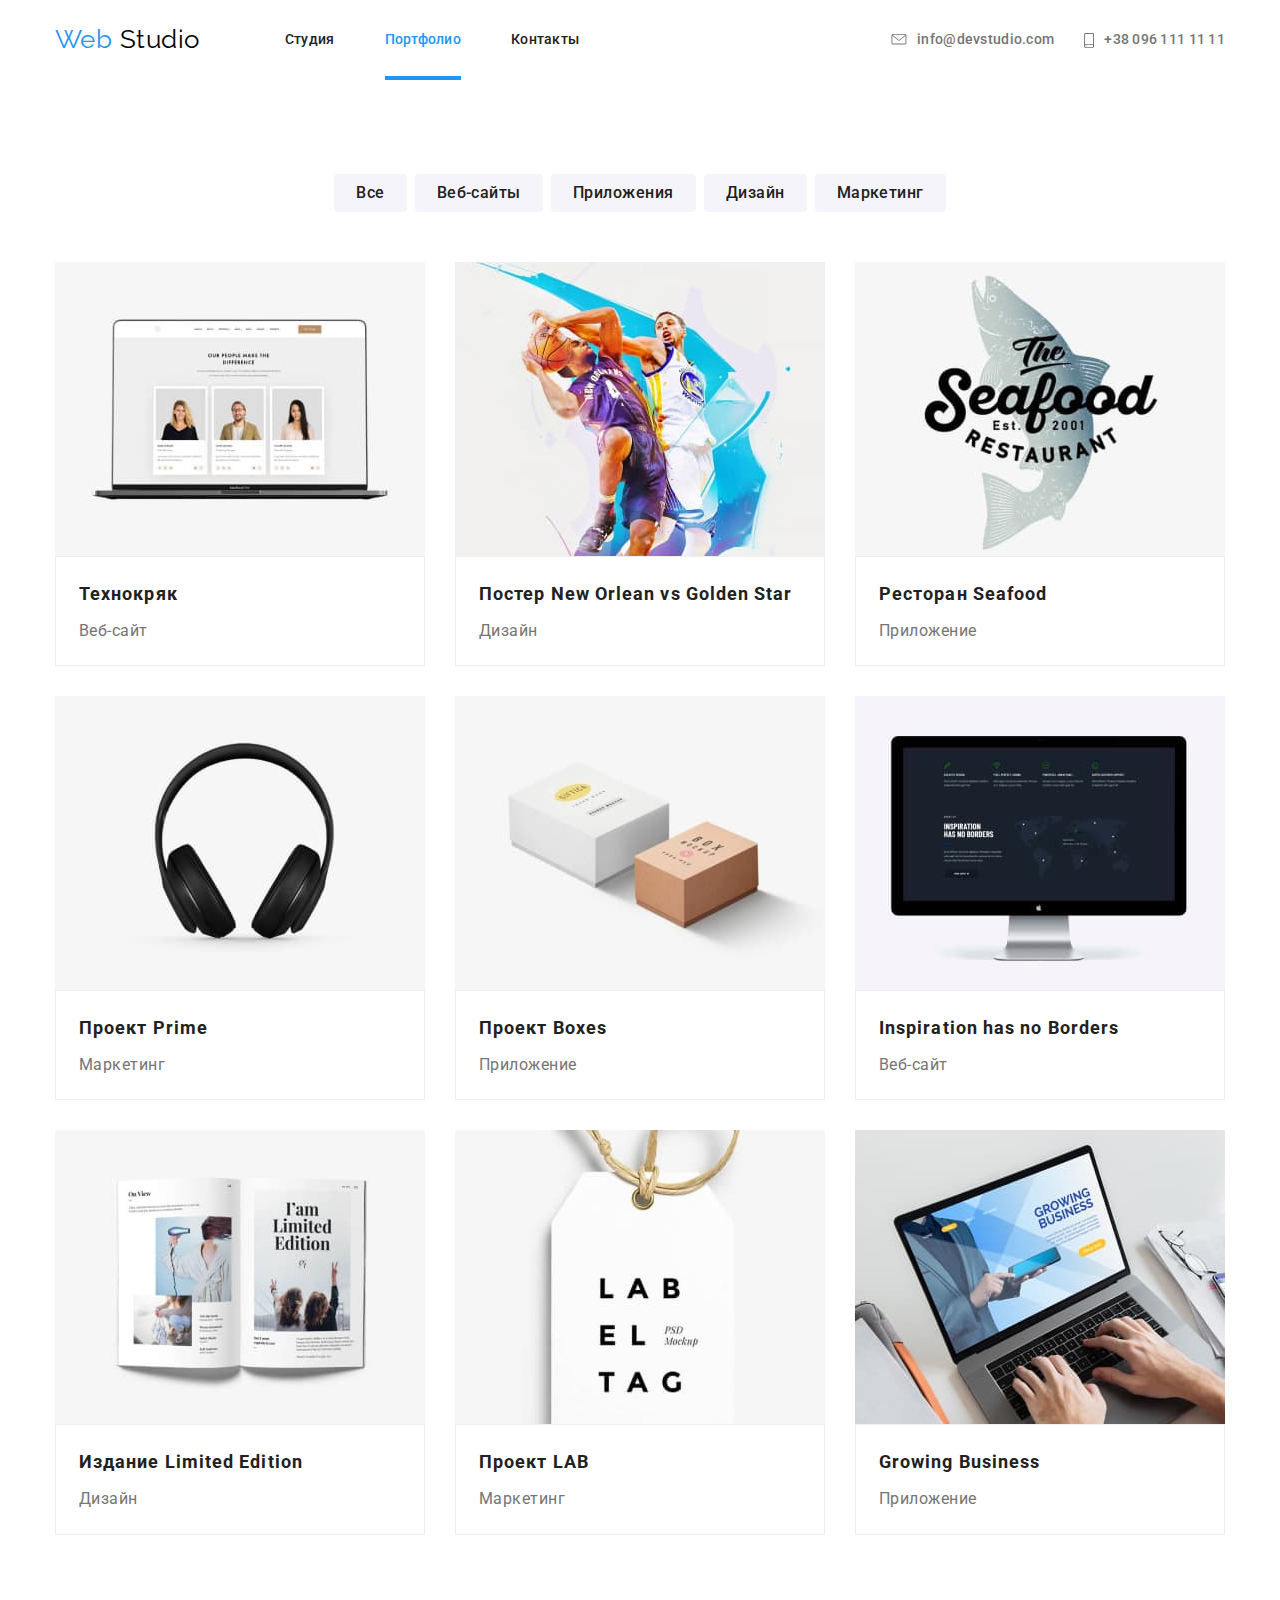
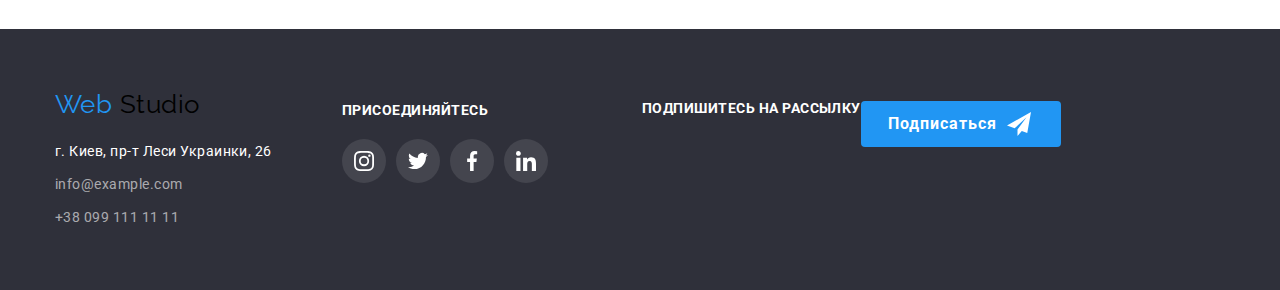
==== portfolio.html @ 87e5163a "Добавляет файлы из ДЗ 5" ====
<!DOCTYPE html>
<html lang="ru">
	<head>
		<meta charset="UTF-8" />
		<meta name="viewport" content="width=device-width, initial-scale=1.0" />
		<title>Портфолио</title>
		<link
			href="https://fonts.googleapis.com/css2?family=Raleway:wght@700&family=Roboto:wght@400;500;700;900&display=swap"
			rel="stylesheet"
		/>
		<link rel="stylesheet" href="./css/normalize.css" />
		<link rel="stylesheet" href="./css/styles.css" />
	</head>

	<body>
		<!--Шапка сайта-->
		<header class="page-header">
			<div class="header-container">
				<nav class="navigation">
					<a href="./index.html" class="logo">
						<span class="logo-head">Web</span>
						Studio
					</a>

					<ul class="nav list">
						<li class="item"><a href="./index.html" class="nav-link">Студия</a></li>
						<li class="item"><a href="./portfolio.html" class="nav-link current">Портфолио</a></li>
						<li class="item"><a href="" class="nav-link">Контакты</a></li>
					</ul>
				</nav>
				<ul class="contact list">
					<li class="item">
						<a
							href="mailto:info@devstudio.com"
							class="link"
							target="_blank"
							rel="noopener noreferrer"
							aria-label="Ссылка на почту"
						>
							<svg class="link-icon" width="16" height="11.2">
								<use href="./images/sprite.svg#icon-envelope"></use>
							</svg>
							info@devstudio.com
						</a>
					</li>
					<li class="item">
						<a href="tel:+380961111111" class="link" target="_blank" rel="noopener noreferrer" aria-label="Позвонить">
							<svg class="link-icon" width="10" height="14.94">
								<use href="./images/sprite.svg#icon-smartphone"></use>
							</svg>
							+38 096 111 11 11
						</a>
					</li>
				</ul>
			</div>
		</header>

		<main>
			<!--Портфолио-->
			<section class="section">
				<div class="container">
					<!--Скрытый заголовок-->
					<h1 class="visually-hidden">Портфолио</h1>
					<ul class="button-list list">
						<li class="item">
							<button class="portfolio-button" type="button">Все</button>
						</li>
						<li class="item">
							<button class="portfolio-button" type="button">Веб-сайты</button>
						</li>
						<li class="item">
							<button class="portfolio-button" type="button">Приложения</button>
						</li>
						<li class="item">
							<button class="portfolio-button" type="button">Дизайн</button>
						</li>
						<li class="item">
							<button class="portfolio-button" type="button">Маркетинг</button>
						</li>
					</ul>
					<ul class="flex-container list">
						<li class="flex-element">
							<div class="product-container">
								<a href="" class="portfolio-link">
									<div class="product-thumb">
										<img class="block" src="./images/technokryak.jpg" alt="технокряк" width="370" height="294" />
										<div class="product-hover">
											<!--Текст ховера-->
											<p class="description">
												Технокряк это современная площадка распространения коронавируса. Компании используют эту
												платформу для цифрового шпионажа и атак на защищённые сервера конкурентов.
											</p>
										</div>
									</div>
									<div class="portfolio-head">
										<h2 class="portfolio-title">Технокряк</h2>
										<p class="project">Веб-сайт</p>
									</div>
								</a>
							</div>
						</li>

						<li class="flex-element">
							<div class="product-container">
								<a href="" class="portfolio-link">
									<div class="product-thumb">
										<img class="block" src="./images/poster.jpg" alt="постер" width="370" height="294" />
										<div class="product-hover">
											<!--Текст ховера-->
											<p class="description">
												Технокряк это современная площадка распространения коронавируса. Компании используют эту
												платформу для цифрового шпионажа и атак на защищённые сервера конкурентов.
											</p>
										</div>
									</div>
									<div class="portfolio-head">
										<h2 class="portfolio-title">
											Постер
											<span lang="en">New Orlean vs Golden Star</span>
										</h2>
										<p class="project">Дизайн</p>
									</div>
								</a>
							</div>
						</li>

						<li class="flex-element">
							<div class="product-container">
								<a href="" class="portfolio-link">
									<div class="product-thumb">
										<img class="block" src="./images/restaurant.jpg" alt="ресторан" width="370" height="294" />
										<div class="product-hover">
											<!--Текст ховера-->
											<p class="description">
												Технокряк это современная площадка распространения коронавируса. Компании используют эту
												платформу для цифрового шпионажа и атак на защищённые сервера конкурентов.
											</p>
										</div>
									</div>
									<div class="portfolio-head">
										<h2 class="portfolio-title">
											Ресторан
											<span lang="en">Seafood</span>
										</h2>
										<p class="project">Приложение</p>
									</div>
								</a>
							</div>
						</li>

						<li class="flex-element">
							<div class="product-container">
								<a href="" class="portfolio-link">
									<div class="product-thumb">
										<img class="block" src="./images/prime.jpg" alt="прайм" width="370" height="294" />
										<div class="product-hover">
											<!--Текст ховера-->
											<p class="description">
												Технокряк это современная площадка распространения коронавируса. Компании используют эту
												платформу для цифрового шпионажа и атак на защищённые сервера конкурентов.
											</p>
										</div>
									</div>
									<div class="portfolio-head">
										<h2 class="portfolio-title">
											Проект
											<span lang="en">Prime</span>
										</h2>
										<p class="project">Маркетинг</p>
									</div>
								</a>
							</div>
						</li>

						<li class="flex-element">
							<div class="product-container">
								<a href="" class="portfolio-link">
									<div class="product-thumb">
										<img class="block" src="./images/boxes.jpg" alt="коробки" width="370" height="294" />
										<div class="product-hover">
											<!--Текст ховера-->
											<p class="description">
												Технокряк это современная площадка распространения коронавируса. Компании используют эту
												платформу для цифрового шпионажа и атак на защищённые сервера конкурентов.
											</p>
										</div>
									</div>
									<div class="portfolio-head">
										<h2 class="portfolio-title">
											Проект
											<span lang="en">Boxes</span>
										</h2>
										<p class="project">Приложение</p>
									</div>
								</a>
							</div>
						</li>

						<li class="flex-element">
							<div class="product-container">
								<a href="" class="portfolio-link">
									<div class="product-thumb">
										<img class="block" src="./images/inspiration.jpg" alt="вдохновение" width="370" height="294" />
										<div class="product-hover">
											<!--Текст ховера-->
											<p class="description">
												Технокряк это современная площадка распространения коронавируса. Компании используют эту
												платформу для цифрового шпионажа и атак на защищённые сервера конкурентов.
											</p>
										</div>
									</div>
									<div class="portfolio-head">
										<h2 class="portfolio-title" lang="en">Inspiration has no Borders</h2>
										<p class="project">Веб-сайт</p>
									</div>
								</a>
							</div>
						</li>

						<li class="flex-element">
							<div class="product-container">
								<a href="" class="portfolio-link">
									<div class="product-thumb">
										<img class="block" src="./images/book.jpg" alt="издание" width="370" height="294" />
										<div class="product-hover">
											<!--Текст ховера-->
											<p class="description">
												Технокряк это современная площадка распространения коронавируса. Компании используют эту
												платформу для цифрового шпионажа и атак на защищённые сервера конкурентов.
											</p>
										</div>
									</div>
									<div class="portfolio-head">
										<h2 class="portfolio-title">
											Издание
											<span lang="en">Limited Edition</span>
										</h2>
										<p class="project">Дизайн</p>
									</div>
								</a>
							</div>
						</li>

						<li class="flex-element">
							<div class="product-container">
								<a href="" class="portfolio-link">
									<div class="product-thumb">
										<img class="block" src="./images/lab.jpg" alt="лаб" width="370" height="294" />
										<div class="product-hover">
											<!--Текст ховера-->
											<p class="description">
												Технокряк это современная площадка распространения коронавируса. Компании используют эту
												платформу для цифрового шпионажа и атак на защищённые сервера конкурентов.
											</p>
										</div>
									</div>
									<div class="portfolio-head">
										<h2 class="portfolio-title">
											Проект
											<span lang="en">LAB</span>
										</h2>
										<p class="project">Маркетинг</p>
									</div>
								</a>
							</div>
						</li>

						<li class="flex-element">
							<div class="product-container">
								<a href="" class="portfolio-link">
									<div class="product-thumb">
										<img class="block" src="./images/business.jpg" alt="бизнес" width="370" height="294" />
										<div class="product-hover">
											<!--Текст ховера-->
											<p class="description">
												Технокряк это современная площадка распространения коронавируса. Компании используют эту
												платформу для цифрового шпионажа и атак на защищённые сервера конкурентов.
											</p>
										</div>
									</div>
									<div class="portfolio-head">
										<h2 class="portfolio-title" lang="en">Growing Business</h2>
										<p class="project">Приложение</p>
									</div>
								</a>
							</div>
						</li>
					</ul>
				</div>
			</section>
		</main>

		<!--Футер-->
		<footer class="footer">
			<div class="footer-container">
				<div class="info-container">
					<div class="logotype">
						<a href="./index.html" class="footer-logo">
							<span class="logo-head">Web</span>
							Studio
						</a>
					</div>
					<div class="address-container">
						<address class="address">
							<ul class="address-list list">
								<li class="address-item">
									<a href="https://goo.gl/maps/Vzsx6Xo2bajYZ1BS9" class="office">г. Киев, пр-т Леси Украинки, 26</a>
								</li>
								<li class="address-item">
									<a href="mailto:info@example.com" class="connection">info@example.com</a>
								</li>
								<li class="address-item">
									<a href="tel:+380991111111" class="connection">+38 099 111 11 11</a>
								</li>
							</ul>
						</address>
					</div>
				</div>
				<div class="social-container">
					<b class="act">присоединяйтесь</b>
					<ul class="footer-soclist list">
						<li class="footersocial-item">
							<a href="" class="footer-social" target="_blank" rel="noopener noreferrer" aria-label="ссылка Инстаграм">
								<svg class="footer-link-icon" width="20" height="20">
									<use href="./images/sprite.svg#icon-instagram2"></use>
								</svg>
							</a>
						</li>
						<li class="footersocial-item">
							<a href="" class="footer-social" target="_blank" rel="noopener noreferrer" aria-label="ссылка Твиттер">
								<svg class="footer-link-icon" width="20" height="20">
									<use href="./images/sprite.svg#icon-twitter2"></use>
								</svg>
							</a>
						</li>
						<li class="footersocial-item">
							<a href="" class="footer-social" target="_blank" rel="noopener noreferrer" aria-label="ссылка Фейсбук">
								<svg class="footer-link-icon" width="20" height="20">
									<use href="./images/sprite.svg#icon-facebook2"></use>
								</svg>
							</a>
						</li>
						<li class="footersocial-item">
							<a href="" class="footer-social" target="_blank" rel="noopener noreferrer" aria-label="ссылка Линкедин">
								<svg class="footer-link-icon" width="20" height="20">
									<use href="./images/sprite.svg#icon-linkedin2"></use>
								</svg>
							</a>
						</li>
					</ul>
				</div>
				<div class="act-container">
					<b class="act">Подпишитесь на рассылку</b>
					<a href="" class="footer-button">
						Подписаться
					</a>
				</div>
			</div>
		</footer>
	</body>
</html>
---- css/styles.css ----
/*Палитра*/
/* цвет основного текста #757575 */
/* вторичный цвет текста #212121 */
/* черный #000000 */
/* белый  #FFFFFF */
/* акцент #2196F3 */
/* вторичный цвет фона #F5F4FA */

:root {
	--primary-text-color: #757575;
	--title-text-color: #212121;
	--accent-color: #2196f3;
	--primary-white-color: #ffffff;
	--secondary-white-color: #f5f4fa;
	--cubic-bezier-time: 250ms;
}

html {
	box-sizing: border-box;
}

*,
*::before,
*::after {
	box-sizing: inherit;
}

/*Remove outline on the forms and links*/
/*
:hover,
:focus {
	outline: 0;
	outline-offset: 0;
}*/

/*Устанавливает цвет аутлайна*/

:hover,
:focus {
	outline-color: var(--accent-color);
}

.visually-hidden {
	position: absolute !important;
	clip: rect(1px 1px 1px 1px);
	/* IE6, IE7 */
	clip: rect(1px, 1px, 1px, 1px);
	padding: 0 !important;
	border: 0 !important;
	height: 1px !important;
	width: 1px !important;
	overflow: hidden;
}

* {
	box-sizing: border-box;
}

/*img {
	display: block;
	max-width: 100%;
	height: auto;
}*/

body {
	background-color: var(--primary-white-color);
	color: var(--primary-text-color);

	font-family: Roboto, sans-serif;
	letter-spacing: 0.03em;
}

.list {
	padding: 0;
	margin: 0;
	list-style: none;
}

.block {
	display: block;
}

/*Шапка сайта*/

.page-header {
	background-color: var(--primary-white-color);
}

.header-container {
	display: flex;
	align-items: center;

	background-color: var(--primary-white-color);
	margin-left: auto;
	margin-right: auto;
	width: 1200px;
	padding-left: 15px;
	padding-right: 15px;
	/*outline: 2px solid tomato;*/
}

.container {
	background-color: var(--primary-white-color);
	margin-left: auto;
	margin-right: auto;
	width: 1200px;
	padding-left: 15px;
	padding-right: 15px;
	/*outline: 2px solid tomato;*/
}

/*Логотип*/

.navigation {
	display: flex;
}

.logo {
	display: block;
	padding-top: 24px;
	padding-bottom: 25px;

	color: #000000;
	font-family: Raleway, sans-serif;
	font-size: 26px;
	line-height: 1.2;
	text-decoration: none;
}

.logo-head {
	color: var(--accent-color);
}

/*Навигация*/

.nav {
	display: flex;
	margin-left: 85px;
}

.nav .item {
	margin-right: 50px;
	/*background-color: tomato;*/
}

.nav .item:last-child {
	margin-right: 0;
}

.nav .nav-link {
	display: block;
	padding-top: 32px;
	padding-bottom: 32px;

	color: var(--title-text-color);
	font-style: normal;
	font-weight: 500;
	font-size: 14px;
	line-height: 1.14;
	letter-spacing: 0.02em;
	text-decoration: none;

	transition: color var(--cubic-bezier-time) cubic-bezier(0.4, 0, 0.2, 1);
}

.nav .nav-link:hover,
.nav .nav-link:focus {
	color: var(--accent-color);
}

.nav .nav-link.current {
	position: relative;
	color: var(--accent-color);
}

.nav .nav-link.current:after {
	content: " ";
	position: absolute;
	width: 100%;
	height: 4px;
	top: 76px;
	left: 0;
	background-color: var(--accent-color);
}

.contact {
	display: flex;
	margin-left: auto;
}

.contact .item {
	margin-right: 30px;
	/*background-color: teal;*/
}

.contact .item:last-child {
	margin-right: 0;
}

.item {
	display: inline-flex;
	justify-content: center;
	align-items: center;

	transition: all var(--cubic-bezier-time) cubic-bezier(0.4, 0, 0.2, 1);
}

.item:hover,
.item:focus {
	--color2: var(--accent-color);
}

.link-icon {
	display: flex;
	justify-content: center;
	align-items: center;
	margin-right: 10px;

	transition: all var(--cubic-bezier-time) cubic-bezier(0.4, 0, 0.2, 1);
}

.link-icon:hover,
.link-icon:focus {
	--color2: var(--accent-color);
}

.contact .link {
	display: flex;
	justify-content: center;
	align-items: center;
	padding-top: 32px;
	padding-bottom: 32px;

	color: var(--primary-text-color);
	font-style: normal;
	font-weight: 500;
	font-size: 14px;
	line-height: 1.14;
	letter-spacing: 0.02em;
	text-decoration: none;

	transition: all var(--cubic-bezier-time) cubic-bezier(0.4, 0, 0.2, 1);
}

.contact .link:hover,
.contact .link:focus {
	color: var(--accent-color);
	--color2: var(--accent-color);
}

/*СТУДИЯ*/

/*Герой*/

.hero {
	max-width: 1600px;
	height: 600px;
	margin-left: auto;
	margin-right: auto;
	/*outline: 1px solid black;*/
	background-color: #c4c4c4;
	background-image: linear-gradient(to right, rgba(47, 48, 58, 0.4), rgba(47, 48, 58, 0.4)), url(../images/Header.jpg);

	background-repeat: no-repeat;
	background-position: center;
	background-size: cover;

	padding-top: 200px;
	/*padding-right: auto;*/
	padding-bottom: 200px;
	/*padding-left: auto;*/
	text-align: center;
}

.hero-title {
	margin-top: 0;
	margin-bottom: 30px;

	color: var(--primary-white-color);
	/*временный цвет фона для видимости заголовка
	background-color: rgba(47, 48, 58, 0.8);*/
	font-style: normal;
	font-weight: 900;
	font-size: 44px;
	line-height: 1.36;
	letter-spacing: 0.06em;
	text-transform: uppercase;
}

/*Остальной main*/

/*Section*/

.section {
	padding-top: 94px;
	padding-bottom: 94px;
}

.section.no-padding {
	padding-top: 94px;
	padding-bottom: 0;
}

.section-title {
	margin-top: 0;
	margin-bottom: 50px;
	color: var(--title-text-color);
	font-style: normal;
	font-weight: 700;
	font-size: 36px;
	line-height: 1.17;
	text-align: center;
}

.section-title.centered {
	text-align: center;
}

/*Преимущества*/

.feature-list {
	display: flex;
	justify-content: space-between;

	font-style: normal;
	font-weight: 400;
	font-size: 14px;
	line-height: 1.71;
}

.feature-item {
	width: 270px;
	height: 251px;
	text-align: center;
}

.feature-item::before {
	content: "";
	height: 120px;
	display: block;
	background-size: 70px;
	background-repeat: no-repeat;
	background-position: center;
	background-color: var(--secondary-white-color);
	border-radius: 4px;
	/*outline: 1px solid tomato;*/
}

.icon-antenna::before {
	background-image: url(../images/antenna1.svg);
}

.icon-clock::before {
	background-image: url(../images/clock1.svg);
}

.icon-diagram::before {
	background-image: url(../images/diagram1.svg);
}

.icon-astronaut::before {
	background-image: url(../images/astronaut1.svg);
}

.feature-list .title {
	margin-top: 30px;
	margin-bottom: 10px;
	text-align: start;

	color: var(--title-text-color);
	font-style: normal;
	font-weight: 700;
	font-size: 14px;
	line-height: 1.14;
	text-transform: uppercase;
}

.feature-list p {
	text-align: start;
	margin-top: 0;
	margin-bottom: 0px;
}

/*Услуги*/

.services-list .services-title {
	color: var(--primary-white-color);
	/*временный цвет фона для видимости заголовка*/
	background-color: rgba(47, 48, 58, 0.8);
	font-style: normal;
	font-weight: 700;
	font-size: 14px;
	line-height: 1.14;
	text-align: center;
	text-transform: uppercase;
}

.services-list {
	display: flex;
	justify-content: space-between;
}

.services-item {
	position: relative;
	width: 370px;
}

.services-title {
	position: absolute;
	display: flex;
	align-items: center;
	justify-content: center;
	left: 0;
	bottom: 0;
	width: 100%;
	height: 70px;

	margin-top: 0;
	margin-bottom: 0;
}

/*Персонал*/

.staff-section {
	padding-top: 94px;
	padding-bottom: 94px;
	background-color: var(--secondary-white-color);
}

.staff-container {
	background-color: var(--secondary-white-color);
	margin-left: auto;
	margin-right: auto;
	width: 1200px;
	padding-left: 15px;
	padding-right: 15px;
	/*outline: 2px solid tomato;*/
}

.staff-list {
	display: flex;
	justify-content: space-between;
}

.staff-item {
	display: block;
	width: 270px;

	background-color: var(--primary-white-color);
	box-shadow: 0px 2px 1px rgba(0, 0, 0, 0.2), 0px 1px 1px rgba(0, 0, 0, 0.14), 0px 1px 3px rgba(0, 0, 0, 0.12);
	border-radius: 0px 0px 4px 4px;
}

.staff-list .title {
	margin-top: 30px;
	margin-bottom: 10px;

	color: var(--title-text-color);
	font-style: normal;
	font-weight: 500;
	font-size: 16px;
	line-height: 1.2;
	text-align: center;
}

.staff-list p {
	text-align: center;
	margin-top: 0;
	margin-bottom: 0px;
}

.social-list {
	display: flex;

	padding-top: 16px;
	padding-right: 32px;
	padding-bottom: 24px;
	padding-left: 32px;

	/*margin-left: auto;
	margin-right: auto;

	margin-top: 16px;
	margin-bottom: 24px;*/
	/*outline: 2px solid tomato;*/
}

.social-link {
	text-decoration: none;
	display: inline-flex;
	justify-content: center;
	align-items: center;
	width: 44px;
	height: 44px;
	fill: #afb1b8;
	background-color: var(--primary-white-color);
	border-radius: 50%;
	transition: fill var(--cubic-bezier-time) cubic-bezier(0.4, 0, 0.2, 1),
		background-color var(--cubic-bezier-time) cubic-bezier(0.4, 0, 0.2, 1);
}

.social-link:hover,
.social-link:focus {
	background-color: var(--accent-color);
	fill: var(--primary-white-color);
}

.social-link:hover .social-link-icon,
.social-link:focus .social-link-icon {
	fill: var(--primary-white-color);
}

.social-link-icon {
	fill: #afb1b8;
}

.social-item {
	margin-right: 10px;
	/*background-color: teal;*/
}

.social-item:last-child {
	margin-right: 0;
}

/*Клиенты*/

.clients-list {
	display: flex;
	justify-content: space-between;
}

.clients-link {
	text-decoration: none;
	display: inline-flex;
	justify-content: center;
	align-items: center;
	width: 170px;
	height: 90px;
	/*	background-color: var(--primary-white-color);*/
	border: 1px solid #afb1b8;
	border-radius: 4px;

	transition: border var(--cubic-bezier-time) cubic-bezier(0.4, 0, 0.2, 1),
		fill var(--cubic-bezier-time) cubic-bezier(0.4, 0, 0.2, 1);
}

.clients-icon {
	fill: #afb1b8;
	transition: fill var(--cubic-bezier-time) cubic-bezier(0.4, 0, 0.2, 1);
}

.clients-link:hover,
.clients-link:focus {
	border-color: var(--accent-color);
}

.clients-link:hover .clients-icon,
.clients-link:focus .clients-icon {
	fill: var(--accent-color);
}

/*Футер*/

.footer {
	background-color: #2f303a;
}

.footer-container {
	display: flex;
	align-items: flex-start;

	background-color: #2f303a;
	margin-left: auto;
	margin-right: auto;
	width: 1200px;
	padding-left: 15px;
	padding-right: 15px;
	/*outline: 2px solid tomato;*/
}

.footer-logo {
	display: block;

	color: #000000;
	font-family: Raleway, sans-serif;
	font-size: 26px;
	line-height: 1.2;
	text-decoration: none;
}

.info-container {
	padding-top: 60px;
	padding-right: 70px;
	padding-bottom: 60px;
	/*outline: 2px solid tomato;*/
}

.logotype {
	margin-bottom: 20px;
}

.address-container {
	display: block;
}

.address-item {
	margin-bottom: 9px;
	/*background-color: teal;*/
}

.address-item:last-child {
	margin-bottom: 0;
}

.office {
	color: var(--primary-white-color);
	font-style: normal;
	font-weight: 400;
	font-size: 14px;
	line-height: 1.71;
	text-decoration: none;
}

.connection {
	color: rgba(255, 255, 255, 0.6);
	font-style: normal;
	font-weight: 400;
	font-size: 14px;
	line-height: 1.71;
	text-decoration: none;
}

.social-container {
	padding-top: 72px;
	padding-right: 94px;
	padding-bottom: 100px;
	/*outline: 2px solid tomato;*/
}

.footer-soclist {
	display: flex;
	margin-top: 20px;
}

.footersocial-item {
	margin-right: 10px;
	/*background-color: teal;*/
}

.footersocial-item:last-child {
	margin-right: 0;
}

.footer-social {
	/*width: 44px;
	height: 44px;*/
	text-decoration: none;
	display: inline-flex;
	justify-content: center;
	align-items: center;
	width: 44px;
	height: 44px;
	background-color: rgba(255, 255, 255, 0.1);
	border-radius: 50%;

	transition: background-color var(--cubic-bezier-time) cubic-bezier(0.4, 0, 0.2, 1);
}

.footer-social:hover,
.footer-social:focus {
	background-color: var(--accent-color);
	fill: var(--primary-white-color);
}

.footer-social:hover .footer-link-icon,
.footer-social:focus .footer-link-icon {
	fill: var(--primary-white-color);
}

.footer-link-icon {
	fill: var(--primary-white-color);
}

.act-container {
	display: flex;
	padding-top: 72px;
	padding-bottom: 94px;
	/*outline: 2px solid tomato;*/
}

.act {
	color: var(--primary-white-color);
	font-style: normal;
	font-weight: 700;
	font-size: 14px;
	line-height: 1.14;
	text-transform: uppercase;
}

/*Button*/

.button {
	display: inline-block;
	padding: 8px 30px;
	border-radius: 4px;
	border-color: transparent;
	min-width: 200px;

	color: var(--primary-white-color);
	background-color: var(--accent-color);
	font-family: inherit;
	font-style: normal;
	font-weight: 700;
	font-size: 16px;
	line-height: 1.88;
	align-items: center;
	text-align: center;
	letter-spacing: 0.06em;
	text-decoration: none;
	cursor: pointer;
}

.footer-button {
	padding-top: 8px;
	padding-right: 26px;
	padding-bottom: 8px;
	padding-left: 27px;
	border-radius: 4px;
	border-color: transparent;
	min-width: 200px;

	color: var(--primary-white-color);
	background-color: var(--accent-color);
	font-family: inherit;
	font-style: normal;
	font-weight: 700;
	font-size: 16px;
	line-height: 1.88;
	display: flex;
	align-items: center;
	text-align: center;
	letter-spacing: 0.06em;
	text-decoration: none;
}

.footer-button::after {
	content: " ";
	width: 24px;
	height: 24px;
	margin-left: 10px;
	background-image: url(../images/telegram.svg);
	background-size: contain;
}

/*Модальное окно*/

.backdrop {
	position: fixed;
	top: 0;
	left: 0;
	width: 100%;
	height: 100%;
	background-color: rgba(0, 0, 0, 0.2);
	opacity: 1;
	transition: opacity var(--cubic-bezier-time) cubic-bezier(0.4, 0, 0.2, 1),
		transform var(--cubic-bezier-time) cubic-bezier(0.4, 0, 0.2, 1);
}

.backdrop.is-hidden {
	opacity: 0;
	pointer-events: none;
}

.backdrop.is-hidden .modal {
	transform: translate(25%, 25%);
}

.modal {
	position: absolute;
	top: 50%;
	left: 50%;
	transform: translate(-50%, -50%);

	min-width: 528px;
	min-height: 581px;

	background-color: var(--primary-white-color);
	box-shadow: 0px 1px 3px rgba(0, 0, 0, 0.12), 0px 1px 1px rgba(0, 0, 0, 0.14), 0px 2px 1px rgba(0, 0, 0, 0.2);
	border-radius: 4px;

	transition: transform var(--cubic-bezier-time) cubic-bezier(0.4, 0, 0.2, 1),
		opacity var(--cubic-bezier-time) cubic-bezier(0.4, 0, 0.2, 1);
}

.button-close {
	position: absolute;
	top: 8px;
	right: 8px;
	width: 30px;
	height: 30px;

	background-color: var(--primary-white-color);
	border: 1px solid rgba(0, 0, 0, 0.1);
	border-radius: 50%;
	box-sizing: border-box;
	cursor: pointer;
}

/*ПОРТФОЛИО*/

.button-list {
	display: flex;
	justify-content: center;
	margin-bottom: 50px;
}

.button-list .item {
	margin-right: 8px;
	/*background-color: tomato;*/
}

.button-list .item:last-child {
	margin-right: 0;
}

.portfolio-button {
	display: inline-block;
	padding: 4px 20px;
	border-radius: 4px;
	border-color: transparent;

	color: var(--title-text-color);
	background-color: var(--secondary-white-color);
	font-family: inherit;
	font-style: normal;
	font-weight: 500;
	font-size: 16px;
	line-height: 1.63;
	text-align: center;
	letter-spacing: 0.03em;
	text-decoration: none;
	cursor: pointer;

	transition: all var(--cubic-bezier-time) cubic-bezier(0.4, 0, 0.2, 1);
}

.portfolio-button:hover,
.portfolio-button:focus {
	color: var(--primary-white-color);
	background-color: var(--accent-color);
	box-shadow: 0px 3px 1px rgba(0, 0, 0, 0.1), 0px 1px 2px rgba(0, 0, 0, 0.08), 0px 2px 2px rgba(0, 0, 0, 0.12);
}

.flex-container {
	display: flex;
	flex-wrap: wrap;
}

.flex-element {
	width: 370px;
	margin-right: 30px;
	margin-bottom: 30px;

	background-color: var(--primary-white-color);
	box-sizing: border-box;
	/*background-color: tomato;*/
}

/*Альтернатива

calc((100% - кол-во маржинов в строке * значение маржина) / кол-во элементов в строке

.flex-element {
	width: calc((100%-60px) / 3);
	margin-right: 30px;
	margin-bottom: 30px;
	background-color: tomato;
}
*/

.flex-element:nth-child(3n) {
	margin-right: 0;
}

.flex-element:nth-last-child(-n + 3) {
	margin-bottom: 0;
}

/*Альтернатива ховера
.product-thumb:hover::before {
	opacity: 1;
}

.product-thumb::before {
	content: "Технокряк это современная площадка распространения коронавируса. Компании используют эту платформу для цифрового шпионажа и атак на защищённые сервера конкурентов.";
	display: inline-flex;
	padding: 63px 24px;
	position: absolute;
	top: 0;
	left: 0;
	width: 100%;
	height: 100%;
	opacity: 0;
	color: var(--primary-white-color);
	background-color: rgba(33, 150, 243, 0.9);

	font-style: normal;
	font-weight: 400;
	font-size: 18px;
	line-height: 1.56;
}*/

.product-container {
	/*position: relative;*/
	width: 370px;
	margin-right: 30px;
	margin-bottom: 30px;

	background-color: var(--primary-white-color);
	box-sizing: border-box;
	/*background-color: tomato;*/

	transition: all var(--cubic-bezier-time) cubic-bezier(0.4, 0, 0.2, 1);
}

.product-container:hover .product-hover,
.product-container:focus .product-hover {
	opacity: 1;
	width: 370px;
	height: 294px;
}

.product-container:nth-child(3n) {
	margin-right: 0;
}

.product-container:nth-last-child(-n + 3) {
	margin-bottom: 0;
}

.portfolio-link {
	position: relative;
	display: block;
	text-decoration: none;
	transition: all var(--cubic-bezier-time) cubic-bezier(0.4, 0, 0.2, 1);
}

.portfolio-link:hover,
.portfolio-link:focus {
	box-shadow: 0px 1px 1px rgba(0, 0, 0, 0.12), 0px 4px 4px rgba(0, 0, 0, 0.06), 1px 4px 6px rgba(0, 0, 0, 0.16);
}

.portfolio-link:hover .product-hover,
.portfolio-link:focus .product-hover {
	opacity: 1;
	transform: translateY(0);
}

.product-thumb {
	position: relative;
	width: 370px;
	height: 294px;
	overflow: hidden;

	transition: transform var(--cubic-bezier-time) cubic-bezier(0.4, 0, 0.2, 1),
		opacity var(--cubic-bezier-time) cubic-bezier(0.4, 0, 0.2, 1);
}

.product-thumb:hover .product-hover,
.product-thumb:focus .product-hover {
	opacity: 1;
	transform: translateY(0);
}

.product-hover {
	position: absolute;
	opacity: 0;
	display: inline-flex;
	/*padding: 63px 24px;*/
	margin: 0;
	top: 0;
	left: 0;
	width: 100%;
	height: 100%;
	color: var(--primary-white-color);
	background-color: rgba(33, 150, 243, 0.9);

	font-style: normal;
	font-weight: 400;
	font-size: 18px;
	line-height: 1.56;

	transform: translateY(100%);
	transition: transform var(--cubic-bezier-time) cubic-bezier(0.4, 0, 0.2, 1),
		opacity var(--cubic-bezier-time) cubic-bezier(0.4, 0, 0.2, 1);
}

.product-hover:hover,
.product-hover:focus {
	position: absolute;
	opacity: 1;
	position: absolute;
	opacity: 0;
	display: inline-flex;
	/*padding: 63px 24px;*/
	margin: 0;
	top: 0;
	left: 0;
	width: 100%;
	height: 100%;
	color: var(--primary-white-color);
	background-color: rgba(33, 150, 243, 0.9);

	font-style: normal;
	font-weight: 400;
	font-size: 18px;
	line-height: 1.56;
}

.description {
	margin: 0;
	padding: 63px 24px;
}
/*position: absolute;
	opacity: 0;
	display: inline-flex;
	padding: 63px 24px;
	margin: 0;
	top: 0;
	left: 0;
	width: 100%;
	height: 100%;

	color: var(--primary-white-color);
	background-color: rgba(33, 150, 243, 0.9);

	font-style: normal;
	font-weight: 400;
	font-size: 18px;
	line-height: 1.56;
*/

/*.description:hover,
.description:focus {
	opacity: 1;
	}*/

.portfolio-head {
	padding: 19px 23px;
	border: 1px solid #eeeeee;
}

.portfolio-title {
	margin-top: 0;
	margin-bottom: 4px;

	color: var(--title-text-color);
	font-style: normal;
	font-weight: 700;
	font-size: 18px;
	line-height: 2;
	letter-spacing: 0.06em;
}

.project {
	margin-top: 0;
	margin-bottom: 0;

	color: var(--primary-text-color);
	font-style: normal;
	font-weight: 400;
	font-size: 16px;
	line-height: 1.88;
}
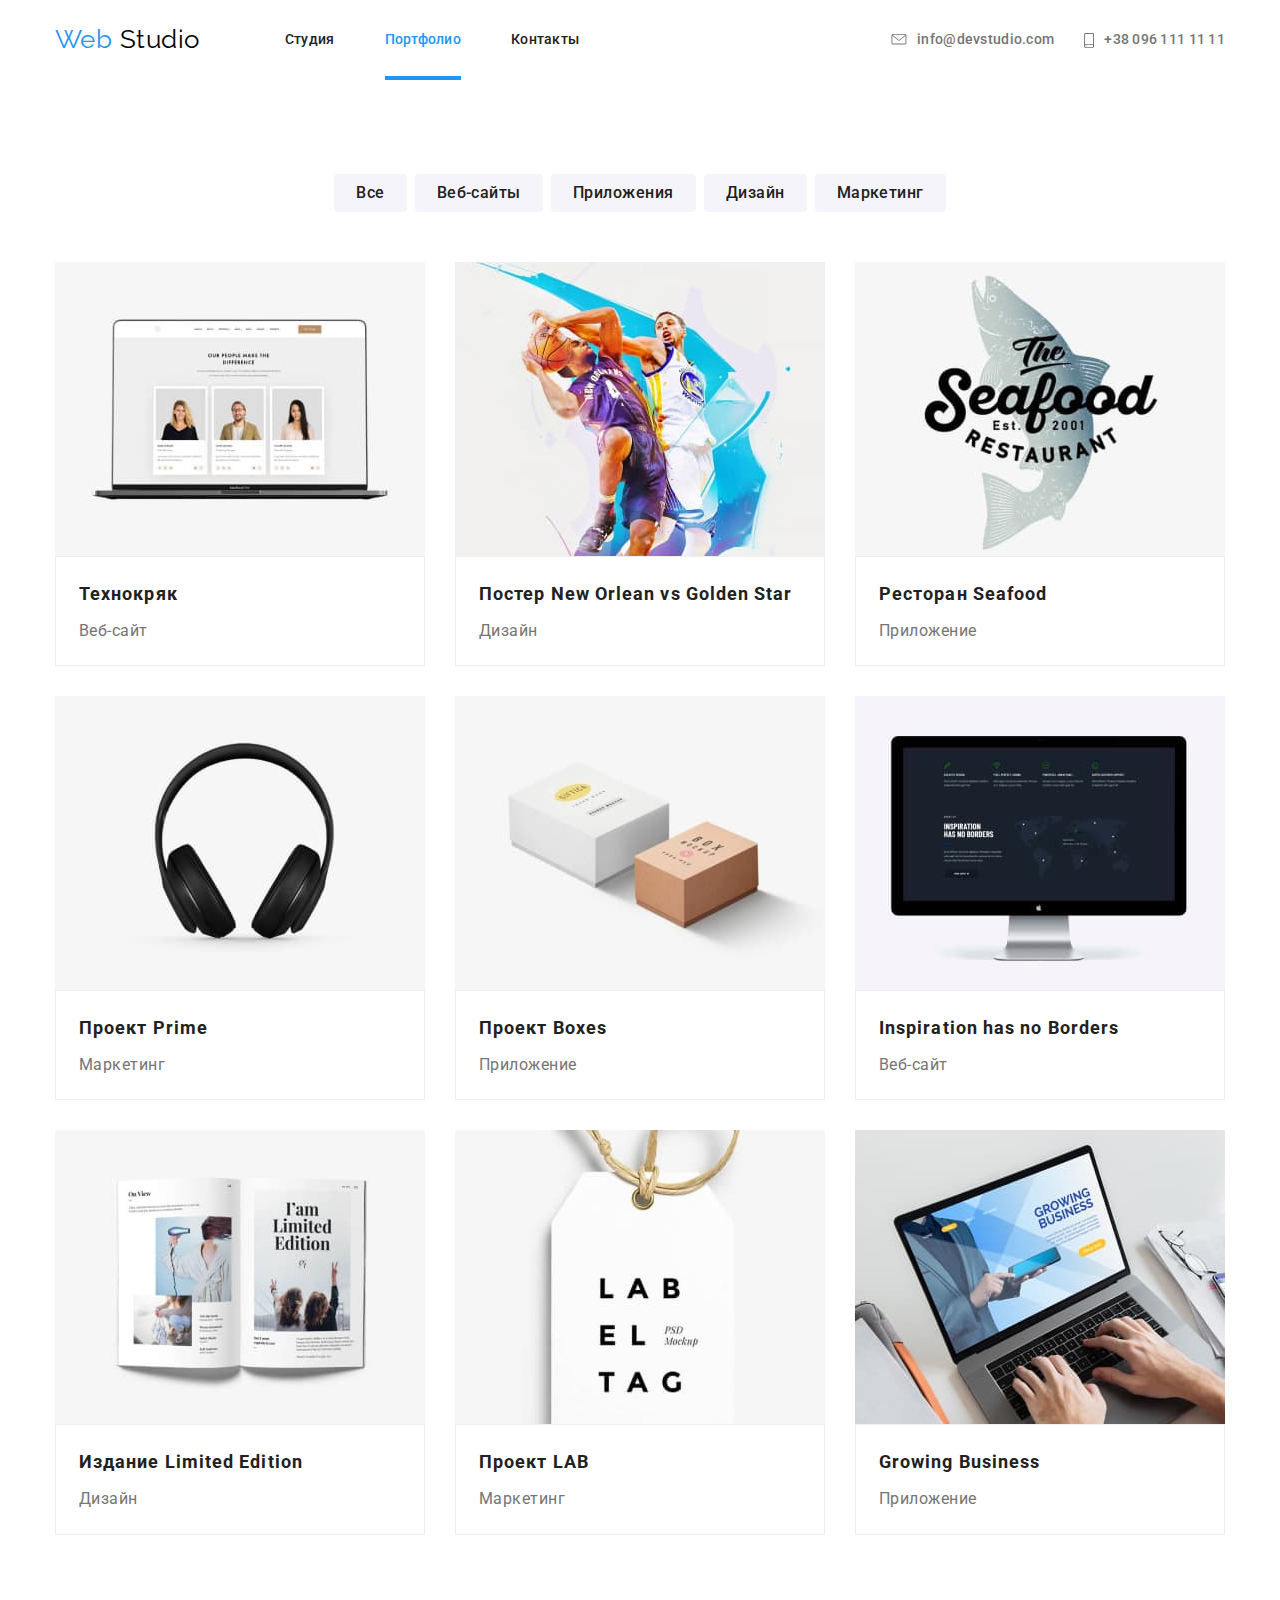
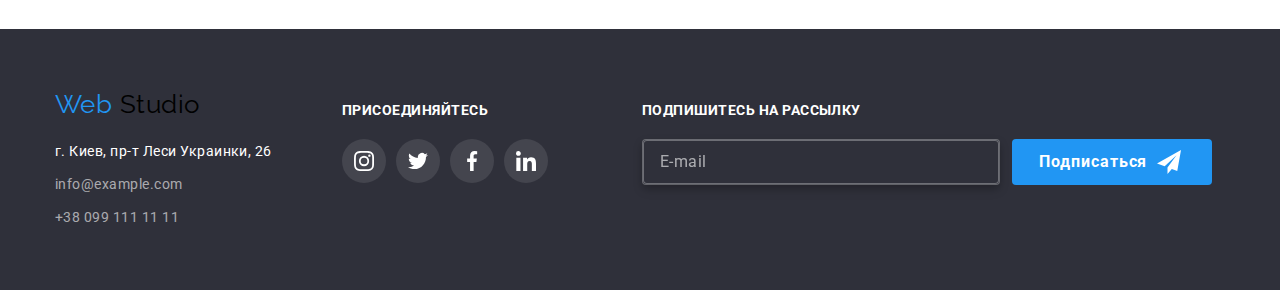
==== commit 24c18b0c: "Начинает размечать формы" ====
--- a/portfolio.html
+++ b/portfolio.html
@@ -351,9 +351,14 @@
 				</div>
 				<div class="act-container">
 					<b class="act">Подпишитесь на рассылку</b>
-					<a href="" class="footer-button">
-						Подписаться
-					</a>
+					<div class="activation">
+						<form class="footerform js-speaker-form">
+							<input type="email" name="footer" placeholder="E-mail" />
+						</form>
+						<a href="" class="footer-button">
+							Подписаться
+						</a>
+					</div>
 				</div>
 			</div>
 		</footer>
--- a/css/styles.css
+++ b/css/styles.css
@@ -12,7 +12,7 @@
 	--accent-color: #2196f3;
 	--primary-white-color: #ffffff;
 	--secondary-white-color: #f5f4fa;
-	--cubic-bezier-time: 250ms;
+	--cubic-bezier-time: 2500ms;
 }
 
 html {
@@ -683,7 +683,7 @@
 }
 
 .act-container {
-	display: flex;
+	/*display: flex;*/
 	padding-top: 72px;
 	padding-bottom: 94px;
 	/*outline: 2px solid tomato;*/
@@ -696,6 +696,59 @@
 	font-size: 14px;
 	line-height: 1.14;
 	text-transform: uppercase;
+}
+
+/*Form*/
+
+.footerform {
+	width: 358px;
+	height: 50;
+	display: flex;
+	background-color: #2f303a;
+	margin-right: 12px;
+
+	border: 1px solid rgba(255, 255, 255, 0.3);
+	box-sizing: border-box;
+	filter: drop-shadow(0px 4px 4px rgba(0, 0, 0, 0.15));
+	border-radius: 4px;
+}
+
+.footerform input {
+	display: flex;
+	background-color: #2f303a;
+	width: 358px;
+	height: 50;
+	padding: 0;
+	border: 1px solid rgba(255, 255, 255, 0.3);
+	box-sizing: border-box;
+	filter: drop-shadow(0px 4px 4px rgba(0, 0, 0, 0.15));
+	border-radius: 4px;
+
+	padding-left: 16px;
+	font-size: 16px;
+	line-height: 1.25;
+
+	align-items: center;
+	letter-spacing: 0.03em;
+
+	color: rgba(255, 255, 255, 0.6);
+}
+
+.footerform input::placeholder {
+	display: flex;
+	background-color: #2f303a;
+	font-size: 16px;
+	line-height: 1.25;
+
+	align-items: center;
+	letter-spacing: 0.03em;
+
+	color: rgba(255, 255, 255, 0.6);
+}
+
+.activation {
+	display: flex;
+	margin-top: 20px;
 }
 
 /*Button*/
@@ -795,6 +848,9 @@
 
 .button-close {
 	position: absolute;
+	display: inline-flex;
+	justify-content: center;
+	align-items: center;
 	top: 8px;
 	right: 8px;
 	width: 30px;
@@ -805,6 +861,73 @@
 	border-radius: 50%;
 	box-sizing: border-box;
 	cursor: pointer;
+	transition: fill var(--cubic-bezier-time) cubic-bezier(0.4, 0, 0.2, 1);
+}
+
+.button-close-icon {
+	fill: #000000;
+}
+
+.button-close:hover,
+.button-close:focus {
+	background-color: var(--primary-white-color);
+	fill: var(--accent-color);
+}
+
+.button-close:hover .button-close-icon,
+.button-close:focus .button-close-icon {
+	fill: var(--accent-color);
+}
+
+textarea {
+	resize: none;
+}
+
+.form {
+	width: 528px;
+	/*outline: 1px solid tomato;*/
+	margin-left: auto;
+	margin-right: auto;
+	padding: 40px;
+
+	background-color: var(--primary-white-color);
+	box-shadow: 0px 1px 3px rgba(0, 0, 0, 0.12), 0px 1px 1px rgba(0, 0, 0, 0.14), 0px 2px 1px rgba(0, 0, 0, 0.2);
+	border-radius: 4px;
+}
+
+.form-header {
+	font-family: inherit;
+	font-style: normal;
+	font-weight: bold;
+	font-size: 20px;
+	line-height: 1.15;
+	text-align: center;
+	letter-spacing: 0.03em;
+	margin-bottom: 12px;
+
+	color: var(--title-text-color);
+}
+
+.form-field {
+	/* outline: 1px solid blue; */
+	display: flex;
+	flex-direction: column;
+	margin-bottom: 10px;
+}
+
+.form-field label {
+	margin-bottom: 4px;
+}
+
+.form-field input {
+	margin: 0;
+	padding: 11px 12px;
+	border: 1px solid rgba(33, 33, 33, 0.2);
+	border-radius: 4px;
+}
+
+.form-field input::placeholder {
+	color: #2a2a2a;
 }
 
 /*ПОРТФОЛИО*/
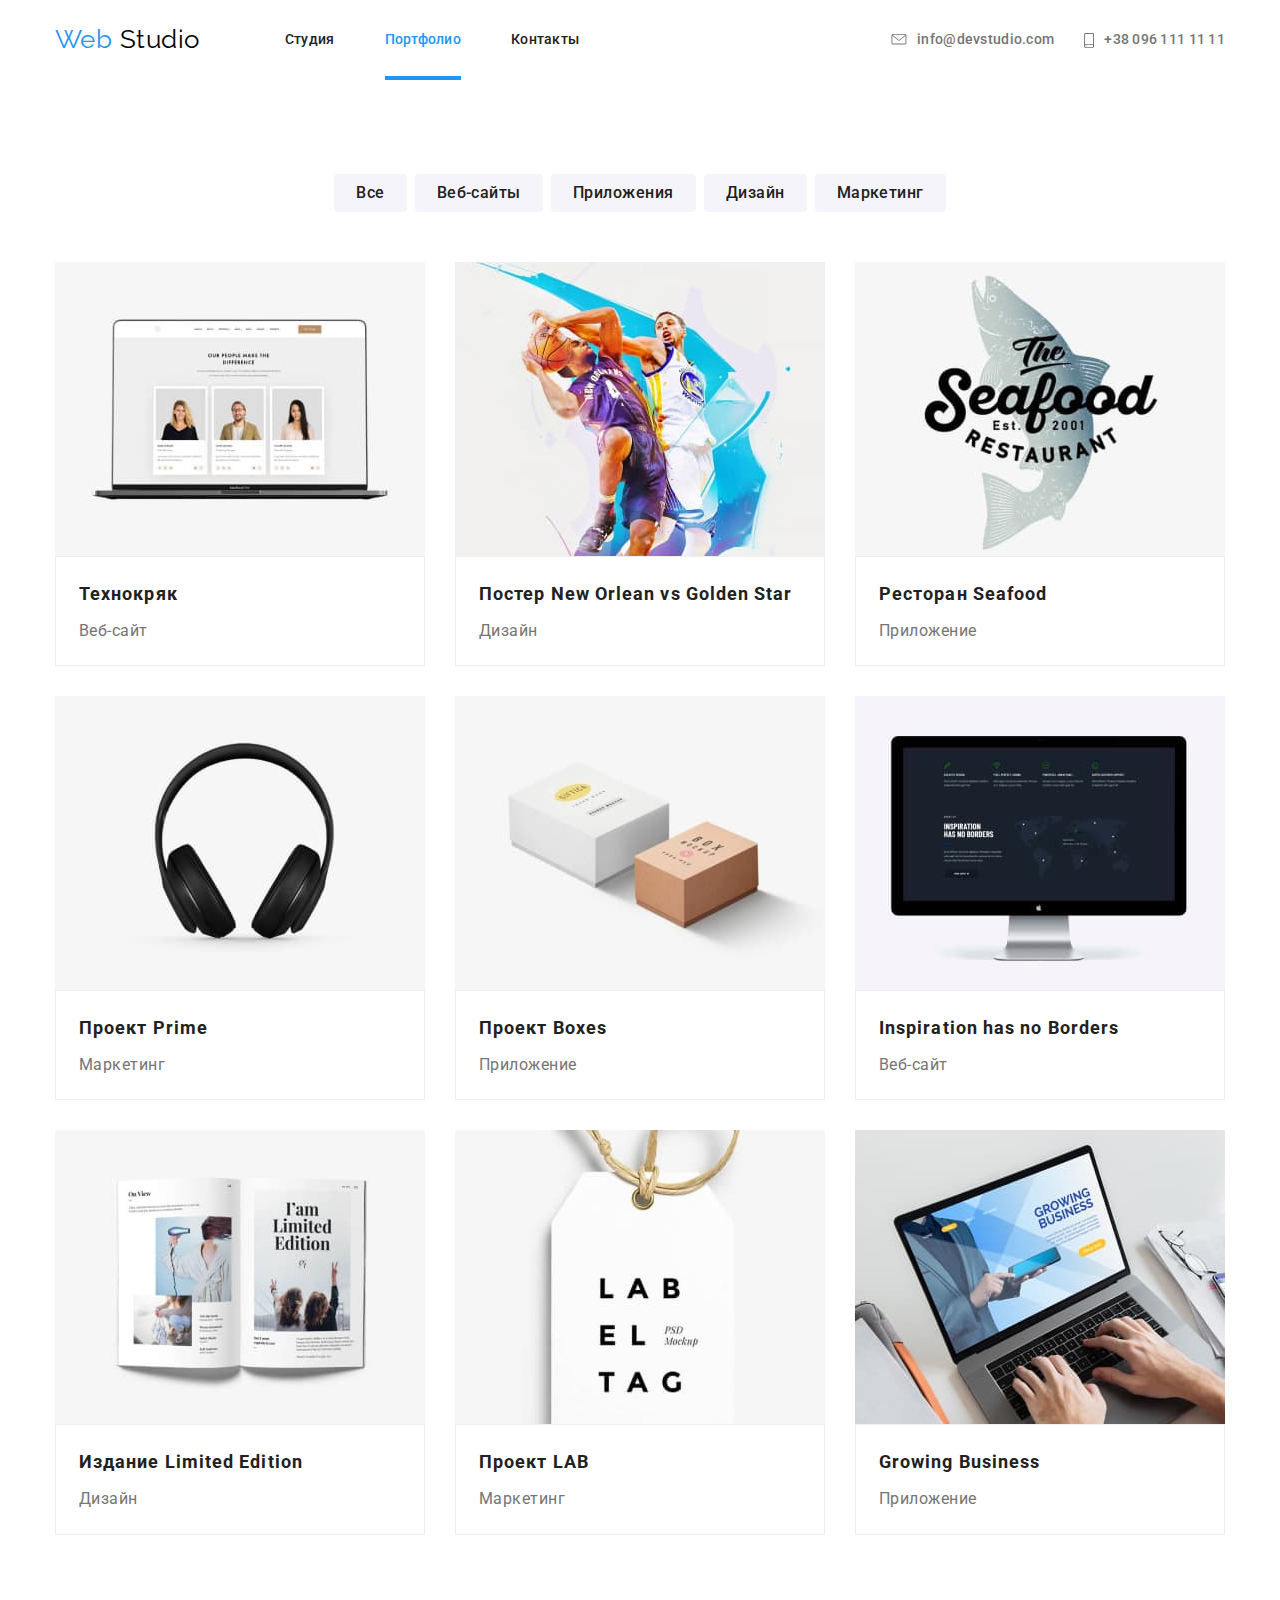
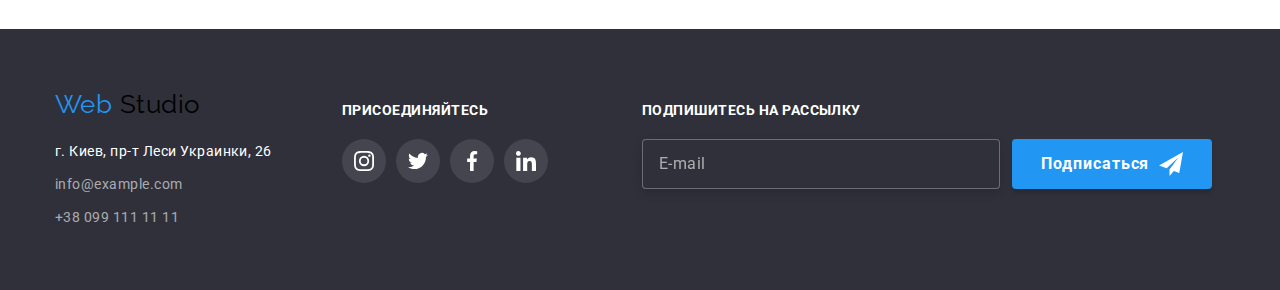
==== commit 7aa7858b: "Исправляет ошибки в ДЗ 6" ====
--- a/portfolio.html
+++ b/portfolio.html
@@ -352,12 +352,15 @@
 				<div class="act-container">
 					<b class="act">Подпишитесь на рассылку</b>
 					<div class="activation">
-						<form class="footerform js-speaker-form">
+						<form class="footerform js-speaker-form" autocomplete="off">
 							<input type="email" name="footer" placeholder="E-mail" />
+							<button class="footer-button" type="submit">
+								<span class="footerbtn-text">Подписаться</span>
+								<svg class="icon-telegram" width="24" height="24">
+									<use href="./images/sprite.svg#icon-telegram"></use>
+								</svg>
+							</button>
 						</form>
-						<a href="" class="footer-button">
-							Подписаться
-						</a>
 					</div>
 				</div>
 			</div>
--- a/css/styles.css
+++ b/css/styles.css
@@ -12,7 +12,7 @@
 	--accent-color: #2196f3;
 	--primary-white-color: #ffffff;
 	--secondary-white-color: #f5f4fa;
-	--cubic-bezier-time: 2500ms;
+	--cubic-bezier-time: 250ms;
 }
 
 html {
@@ -698,31 +698,39 @@
 	text-transform: uppercase;
 }
 
-/*Form*/
+.activation {
+	display: flex;
+	margin-top: 20px;
+}
+
+/*Footer-form*/
 
 .footerform {
-	width: 358px;
-	height: 50;
-	display: flex;
+	display: flex;
+
+	/*width: 358px;
+	height: 50px;
+	
 	background-color: #2f303a;
 	margin-right: 12px;
 
+	border: 1px solid rgba(255, 255, 255, 0.3);
+	box-sizing: border-box;
+	filter: drop-shadow(0px 4px 4px rgba(0, 0, 0, 0.15));
+	border-radius: 4px;*/
+}
+
+.footerform input {
+	display: flex;
+	background-color: #2f303a;
+	width: 358px;
+	height: 50px;
+	padding: 0;
+	margin-right: 12px;
 	border: 1px solid rgba(255, 255, 255, 0.3);
 	box-sizing: border-box;
 	filter: drop-shadow(0px 4px 4px rgba(0, 0, 0, 0.15));
 	border-radius: 4px;
-}
-
-.footerform input {
-	display: flex;
-	background-color: #2f303a;
-	width: 358px;
-	height: 50;
-	padding: 0;
-	border: 1px solid rgba(255, 255, 255, 0.3);
-	box-sizing: border-box;
-	filter: drop-shadow(0px 4px 4px rgba(0, 0, 0, 0.15));
-	border-radius: 4px;
 
 	padding-left: 16px;
 	font-size: 16px;
@@ -744,11 +752,6 @@
 	letter-spacing: 0.03em;
 
 	color: rgba(255, 255, 255, 0.6);
-}
-
-.activation {
-	display: flex;
-	margin-top: 20px;
 }
 
 /*Button*/
@@ -762,6 +765,7 @@
 
 	color: var(--primary-white-color);
 	background-color: var(--accent-color);
+	box-shadow: 0px 4px 4px rgba(0, 0, 0, 0.15);
 	font-family: inherit;
 	font-style: normal;
 	font-weight: 700;
@@ -772,6 +776,17 @@
 	letter-spacing: 0.06em;
 	text-decoration: none;
 	cursor: pointer;
+
+	transition: color var(--cubic-bezier-time) cubic-bezier(0.4, 0, 0.2, 1),
+		background-color var(--cubic-bezier-time) cubic-bezier(0.4, 0, 0.2, 1);
+}
+
+.button:hover,
+.button:focus {
+	border-radius: 4px;
+	color: var(--accent-color);
+	background-color: var(--primary-white-color);
+	box-shadow: 0px 4px 4px rgba(0, 0, 0, 0.15);
 }
 
 .footer-button {
@@ -785,6 +800,7 @@
 
 	color: var(--primary-white-color);
 	background-color: var(--accent-color);
+	box-shadow: 0px 4px 4px rgba(0, 0, 0, 0.15);
 	font-family: inherit;
 	font-style: normal;
 	font-weight: 700;
@@ -795,15 +811,42 @@
 	text-align: center;
 	letter-spacing: 0.06em;
 	text-decoration: none;
-}
-
-.footer-button::after {
+	cursor: pointer;
+
+	transition: color var(--cubic-bezier-time) cubic-bezier(0.4, 0, 0.2, 1),
+		background-color var(--cubic-bezier-time) cubic-bezier(0.4, 0, 0.2, 1);
+}
+
+/*.footer-button::after {
 	content: " ";
 	width: 24px;
 	height: 24px;
 	margin-left: 10px;
 	background-image: url(../images/telegram.svg);
 	background-size: contain;
+}*/
+
+.footerbtn-text {
+	margin-right: 10px;
+}
+
+.icon-telegram {
+	fill: var(--primary-white-color);
+	transition: fill var(--cubic-bezier-time) cubic-bezier(0.4, 0, 0.2, 1);
+}
+
+.footer-button:hover,
+.footer-button:focus {
+	border-radius: 4px;
+	fill: var(--accent-color);
+	color: var(--accent-color);
+	background-color: var(--primary-white-color);
+	box-shadow: 0px 4px 4px rgba(0, 0, 0, 0.15);
+}
+
+.footer-button:hover .icon-telegram,
+.footer-button:focus .icon-telegram {
+	fill: var(--accent-color);
 }
 
 /*Модальное окно*/
@@ -861,11 +904,12 @@
 	border-radius: 50%;
 	box-sizing: border-box;
 	cursor: pointer;
-	transition: fill var(--cubic-bezier-time) cubic-bezier(0.4, 0, 0.2, 1);
+	transition: all var(--cubic-bezier-time) cubic-bezier(0.4, 0, 0.2, 1);
 }
 
 .button-close-icon {
 	fill: #000000;
+	transition: all var(--cubic-bezier-time) cubic-bezier(0.4, 0, 0.2, 1);
 }
 
 .button-close:hover,
@@ -879,12 +923,9 @@
 	fill: var(--accent-color);
 }
 
-textarea {
-	resize: none;
-}
-
 .form {
 	width: 528px;
+	height: 581px;
 	/*outline: 1px solid tomato;*/
 	margin-left: auto;
 	margin-right: auto;
@@ -909,25 +950,305 @@
 }
 
 .form-field {
-	/* outline: 1px solid blue; */
+	/*outline: 1px solid blue;*/
 	display: flex;
 	flex-direction: column;
+	justify-content: flex-end;
+	box-sizing: border-box;
 	margin-bottom: 10px;
-}
-
-.form-field label {
+	width: 448px;
+	height: 58px;
+}
+
+label {
+	display: block;
+}
+
+.form-field label,
+.form-comment label {
+	display: block;
 	margin-bottom: 4px;
+	font-family: inherit;
+	font-style: normal;
+	font-weight: normal;
+	font-size: 12px;
+	line-height: 1.17px;
+	letter-spacing: 0.01em;
+	color: var(--primary-text-color);
 }
 
 .form-field input {
-	margin: 0;
-	padding: 11px 12px;
+	position: relative;
+	display: flex;
+	justify-content: center;
+	margin-top: 4px;
+	width: 448px;
+	height: 40px;
+	/*margin: 0;*/
+	/*padding: 0;*/
+	/*margin-top: 4px;*/
+	padding-top: 11px;
+	padding-left: 42px;
+	padding-bottom: 11px;
+	font-family: inherit;
+	font-style: normal;
+	font-weight: normal;
+	font-size: 16px;
+	line-height: 1.17px;
+	letter-spacing: 0.01em;
+
 	border: 1px solid rgba(33, 33, 33, 0.2);
 	border-radius: 4px;
+
+	transition: all var(--cubic-bezier-time) cubic-bezier(0.4, 0, 0.2, 1);
+}
+
+.input-container {
+	position: relative;
+}
+
+.form-icon {
+	position: absolute;
+	top: 50%;
+	left: 12px;
+	transform: translateY(-50%);
+
+	display: inline-block;
+	width: 18px;
+	height: 18px;
+	fill: var(--title-text-color);
+
+	transition: all var(--cubic-bezier-time) cubic-bezier(0.4, 0, 0.2, 1);
+}
+
+.form-field input:hover,
+.form-field input:focus + .form-icon {
+	fill: var(--accent-color);
+	border-color: var(--accent-color);
+	/*border: 1px solid var(--accent-color);
+	border-radius: 4px;*/
+}
+
+.input-container:hover .form-icon,
+.input-container:focus .form-icon {
+	fill: var(--accent-color);
+	border-color: var(--accent-color);
+	border-radius: 4px;
+	outline: none;
+}
+
+.form-comment {
+	/*outline: 1px solid blue;*/
+	display: flex;
+	flex-direction: column;
+	justify-content: flex-end;
+	box-sizing: border-box;
+	margin-bottom: 20px;
+	width: 448px;
+	height: 138px;
+
+	font-size: 14px;
+	line-height: 1.14px;
+	letter-spacing: 0.01em;
+
+	color: var(--primary-text-color);
+}
+
+.comment {
+	display: flex;
+	margin-top: 4px;
+	width: 448px;
+	height: 120px;
+	/*margin: 0;*/
+	/*padding: 0;*/
+	/*margin-top: 4px;*/
+	/*padding-top: 12px;
+	padding-left: 16px;
+	padding-bottom: 12px;*/
+	padding: 12px 16px;
+	font-family: inherit;
+	font-style: normal;
+	font-weight: normal;
+	font-size: 14px;
+	line-height: 1.14px;
+	letter-spacing: 0.01em;
+
+	border: 1px solid rgba(33, 33, 33, 0.2);
+	border-radius: 4px;
+	/*padding: 12px 16px;*/
+	transition: all var(--cubic-bezier-time) cubic-bezier(0.4, 0, 0.2, 1);
 }
 
 .form-field input::placeholder {
-	color: #2a2a2a;
+	/*padding-top: 12px;
+	padding-left: 42px;
+	padding-bottom: 12px;*/
+	font-family: inherit;
+	font-style: normal;
+	font-weight: normal;
+	font-size: 16px;
+	line-height: 1.17px;
+	letter-spacing: 0.01em;
+	color: #000000;
+}
+
+.form-comment textarea::placeholder {
+	font-family: inherit;
+	font-style: normal;
+	font-weight: normal;
+	font-size: 14px;
+	line-height: 1.14px;
+	letter-spacing: 0.01em;
+	/*padding: 12px 16px;*/
+
+	color: rgba(117, 117, 117, 0.5);
+}
+
+.form-comment textarea:hover {
+	border-color: var(--accent-color);
+	border-radius: 4px;
+}
+
+textarea {
+	resize: none;
+}
+
+.form-checkbox {
+	display: flex;
+	justify-content: center;
+	align-items: center;
+	margin-bottom: 30px;
+
+	display: block;
+	/*margin-bottom: 30px;*/
+	font-family: inherit;
+	font-style: normal;
+	font-weight: normal;
+	font-size: 14px;
+	line-height: 1.71px;
+	letter-spacing: 0.03em;
+
+	color: var(--primary-text-color);
+}
+
+.hidden-icon {
+	/* -webkit-appearance: none;
+  -moz-appearance: none;
+  appearance: none;
+  position: absolute; */
+
+	position: absolute;
+	width: 1px;
+	height: 1px;
+	margin: -1px;
+	border: 0;
+	padding: 0;
+	clip: rect(0 0 0 0);
+	overflow: hidden;
+}
+
+/*.form-checkbox label {
+	display: block;
+	/*margin-bottom: 30px;*/
+/*font-family: inherit;
+	font-style: normal;
+	font-weight: normal;
+	font-size: 14px;
+	line-height: 1.71px;
+	letter-spacing: 0.03em;
+
+	color: var(--primary-text-color);
+}*/
+
+.contract {
+	color: var(--accent-color);
+}
+
+.checkbox-icon {
+	display: inline-block;
+	margin-right: 8px;
+	width: 16px;
+	height: 15px;
+
+	transition: all var(--cubic-bezier-time) cubic-bezier(0.4, 0, 0.2, 1);
+	/*border: 2px solid var(--title-text-color);
+	border-radius: 2px;*/
+	/*transition: border-color 250ms cubic-bezier(0.4, 0, 0.2, 1), background-color 250ms cubic-bezier(0.4, 0, 0.2, 1);*/
+}
+
+.hidden-icon:checked + .checkbox-icon,
+.hidden-icon:focus:checked + .checkbox-icon {
+	/*border-color: var(--accent-color);*/
+	background-color: var(--accent-color);
+	fill: var(--accent-color);
+	background-image: url(../images/full-check.svg);
+	background-size: contain;
+	background-origin: border-box;
+	/*border-radius: 2px;*/
+	outline: none;
+}
+
+.hidden-icon:focus + .checkbox-icon {
+	/*border-color: var(--accent-color);*/
+	/*background-color: var(--accent-color);*/
+	fill: var(--title-text-color);
+	outline: 2px solid var(--accent-color);
+	background-image: url(../images/license.svg);
+	background-size: contain;
+	background-origin: border-box;
+	/*border: 2px solid var(--accent-color);
+	border-radius: 4px;*/
+}
+
+/*.hidden-icon:hover + .checkbox-icon {
+	fill: var(--accent-color);
+	background-image: url(../images/full-check.svg);
+	background-size: contain;
+	background-origin: border-box;
+}*/
+
+/* Form button */
+
+.form-button-container {
+	display: flex;
+	align-items: center;
+	justify-content: center;
+}
+
+.form-button {
+	display: inline-block;
+	padding-top: 8px;
+	padding-bottom: 8px;
+	border-radius: 4px;
+	border-color: transparent;
+	min-width: 200px;
+
+	color: var(--primary-white-color);
+	background-color: var(--accent-color);
+	box-shadow: 0px 4px 4px rgba(0, 0, 0, 0.15);
+	font-family: inherit;
+	font-style: normal;
+	font-weight: 700;
+	font-size: 16px;
+	line-height: 1.88;
+	align-items: center;
+	text-align: center;
+	letter-spacing: 0.06em;
+	text-decoration: none;
+	cursor: pointer;
+
+	transition: all var(--cubic-bezier-time) cubic-bezier(0.4, 0, 0.2, 1);
+
+	/*transition: color 250ms cubic-bezier(0.4, 0, 0.2, 1), background-color 250ms cubic-bezier(0.4, 0, 0.2, 1),
+		box-shadow 250ms cubic-bezier(0.4, 0, 0.2, 1);*/
+}
+
+.form-button:hover,
+.form-button:focus {
+	border-radius: 4px;
+	color: var(--accent-color);
+	background-color: var(--primary-white-color);
+	box-shadow: 0px 4px 4px rgba(0, 0, 0, 0.15);
 }
 
 /*ПОРТФОЛИО*/
